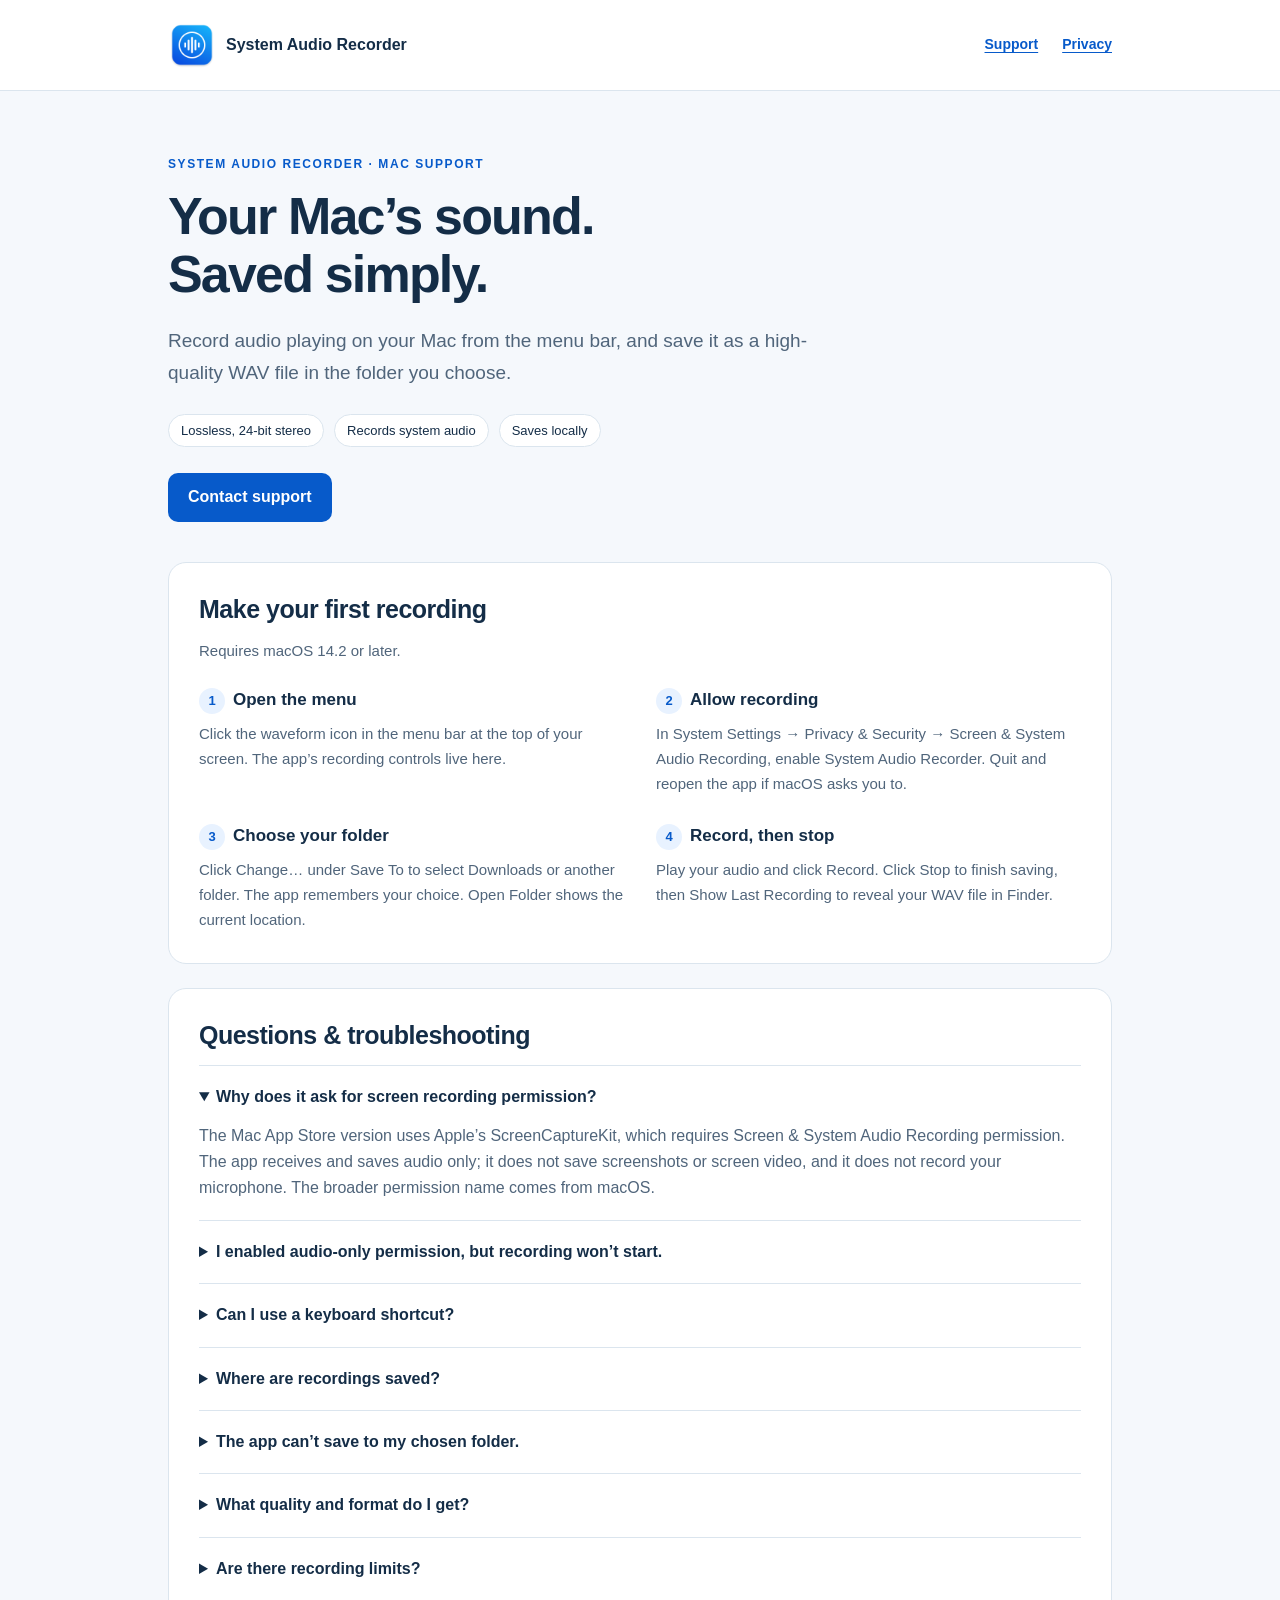
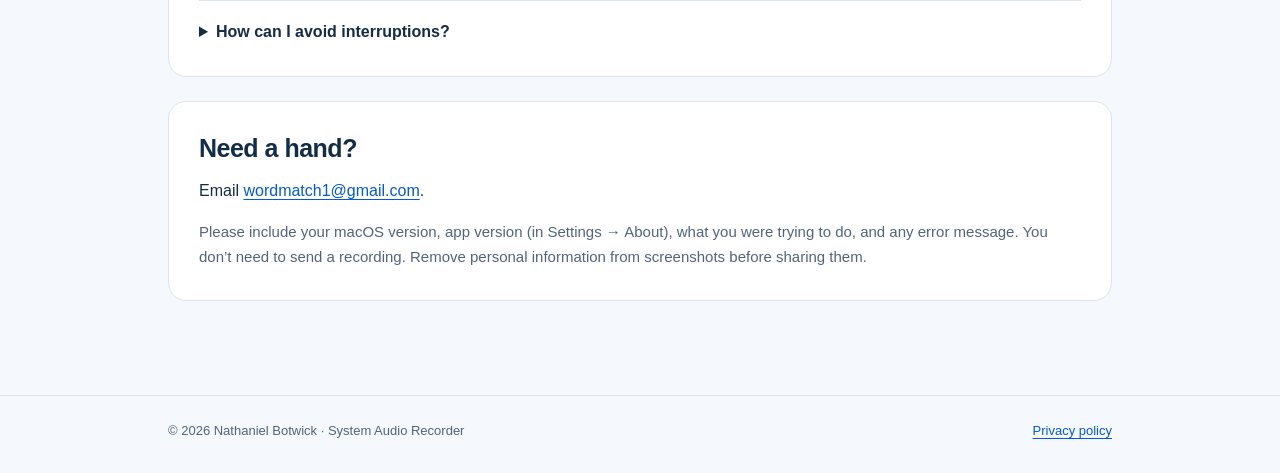
==== index.html @ d4f643c9 "Publish System Audio Recorder support and privacy pages" ====
<!doctype html>
<html lang="en">
<head>
<meta charset="utf-8"><meta name="viewport" content="width=device-width, initial-scale=1">
<title>System Audio Recorder — Support</title>
<meta name="description" content="Help with System Audio Recorder for Mac. Learn how to record system audio, grant permissions, save WAV files, and contact support.">
<link rel="icon" type="image/png" href="app-icon.png"><link rel="stylesheet" href="styles.css">
</head>
<body>
<header><div class="wrap"><nav aria-label="Main navigation"><a class="brand" href="index.html"><img src="app-icon.png" width="48" height="48" alt="">System Audio Recorder</a><div class="links"><a href="index.html" aria-current="page">Support</a><a href="privacy.html">Privacy</a></div></nav></div></header>
<main><div class="wrap">
<section class="hero"><p class="eyebrow">System Audio Recorder · Mac support</p><h1>Your Mac’s sound.<br>Saved simply.</h1><p class="lead">Record audio playing on your Mac from the menu bar, and save it as a high-quality WAV file in the folder you choose.</p><div class="tags"><span>Lossless, 24-bit stereo</span><span>Records system audio</span><span>Saves locally</span></div><a class="button" href="mailto:wordmatch1@gmail.com?subject=System%20Audio%20Recorder%20Support">Contact support</a></section>
<section class="panel" aria-labelledby="start"><h2 id="start">Make your first recording</h2><p class="note">Requires macOS 14.2 or later.</p><ol class="steps"><li><h3>Open the menu</h3><p>Click the waveform icon in the menu bar at the top of your screen. The app’s recording controls live here.</p></li><li><h3>Allow recording</h3><p>In System Settings → Privacy &amp; Security → Screen &amp; System Audio Recording, enable System Audio Recorder. Quit and reopen the app if macOS asks you to.</p></li><li><h3>Choose your folder</h3><p>Click Change… under Save To to select Downloads or another folder. The app remembers your choice. Open Folder shows the current location.</p></li><li><h3>Record, then stop</h3><p>Play your audio and click Record. Click Stop to finish saving, then Show Last Recording to reveal your WAV file in Finder.</p></li></ol></section>
<section class="panel" aria-labelledby="questions"><h2 id="questions">Questions &amp; troubleshooting</h2>
<details open><summary>Why does it ask for screen recording permission?</summary><p>The Mac App Store version uses Apple’s ScreenCaptureKit, which requires Screen &amp; System Audio Recording permission. The app receives and saves audio only; it does not save screenshots or screen video, and it does not record your microphone. The broader permission name comes from macOS.</p></details>
<details><summary>I enabled audio-only permission, but recording won’t start.</summary><p>For the Mac App Store version, enable the app in the Screen &amp; System Audio Recording section. The separate System Audio Recording Only setting is not sufficient for this version. Quit and reopen the app after changing permissions, then try a short recording.</p></details>
<details><summary>Can I use a keyboard shortcut?</summary><p>Yes. The default is Control–Option–Command–R to start or stop recording. Open Settings from the app menu, then Shortcuts to customize or disable it. If the shortcut is unavailable, choose another combination that isn’t used by another app.</p></details>
<details><summary>Where are recordings saved?</summary><p>Recordings go to the folder shown under Save To. Before you choose a folder, the app uses its own storage on your Mac. Click Open Folder to find it. Choosing a different folder affects future recordings; it does not move existing files.</p></details>
<details><summary>The app can’t save to my chosen folder.</summary><p>Check available disk space and make sure any external drive is connected. Click Change… and select the folder again to renew access. If the problem continues, contact support with the exact error message.</p></details>
<details><summary>What quality and format do I get?</summary><p>The Mac App Store version saves uncompressed 48 kHz, 24-bit stereo WAV files. There is no lossy encoding. The original audio source still determines the available detail; recording cannot restore quality already lost in a compressed source.</p></details>
<details><summary>Are there recording limits?</summary><p>At 48 kHz, audio uses about 17 MB per minute. A recording stops near 3.84 GB, about 3 hours and 42 minutes at that sample rate. Start another recording to continue. Recordings can include system sounds and notifications. Some protected content may not be capturable.</p></details>
<details><summary>How can I avoid interruptions?</summary><p>Make a short test recording before an important session. Stop before changing audio devices or closing your Mac’s lid. The app prevents ordinary idle sleep while recording, but forced sleep, power loss, and Force Quit can interrupt saving. Use Stop and let the file finish saving before shutting down.</p></details>
</section>
<section class="panel contact" aria-labelledby="contact"><h2 id="contact">Need a hand?</h2><p>Email <a href="mailto:wordmatch1@gmail.com?subject=System%20Audio%20Recorder%20Support">wordmatch1@gmail.com</a>.</p><p class="note">Please include your macOS version, app version (in Settings → About), what you were trying to do, and any error message. You don’t need to send a recording. Remove personal information from screenshots before sharing them.</p></section>
</div></main>
<footer><div class="wrap"><span>© 2026 Nathaniel Botwick · System Audio Recorder</span><a href="privacy.html">Privacy policy</a></div></footer>
</body></html>
---- styles.css ----
:root{color-scheme:light;--ink:#142d47;--muted:#50657b;--blue:#075aca;--line:#dbe5ee;--paper:#f5f8fc}*{box-sizing:border-box}body{margin:0;background:var(--paper);color:var(--ink);font-family:-apple-system,BlinkMacSystemFont,"Segoe UI",sans-serif;line-height:1.65}a{color:var(--blue);text-underline-offset:3px}a:hover{text-decoration-thickness:2px}a:focus-visible,summary:focus-visible{outline:3px solid #0879ef;outline-offset:5px;border-radius:3px}.wrap{max-width:1000px;margin:auto;padding:0 28px}header{border-bottom:1px solid var(--line);background:#fff}nav{display:flex;align-items:center;justify-content:space-between;gap:20px;min-height:90px}.brand{display:flex;align-items:center;gap:10px;color:var(--ink);text-decoration:none;font-weight:700;line-height:1.3}.brand img{width:48px;height:48px}nav .links{display:flex;gap:24px}nav .links a{font-size:14px;font-weight:600}main{padding:64px 0 70px}.eyebrow{text-transform:uppercase;letter-spacing:.13em;font-size:12px;font-weight:750;color:var(--blue);margin:0 0 12px}h1{font-size:clamp(34px,5vw,52px);line-height:1.12;letter-spacing:-.035em;margin:0 0 22px}h2{font-size:25px;line-height:1.3;letter-spacing:-.02em;margin:0 0 14px}h3{font-size:17px;line-height:1.4;margin:0 0 8px}.lead{font-size:19px;color:var(--muted);max-width:660px;margin:0 0 26px}.hero{padding-bottom:40px;max-width:760px}.button{display:inline-block;padding:11px 20px;border-radius:10px;background:var(--blue);color:white;font-weight:650;text-decoration:none}.tags{display:flex;flex-wrap:wrap;gap:10px;margin-bottom:26px}.tags span{border:1px solid var(--line);border-radius:50px;padding:5px 12px;background:#fff;font-size:13px}.panel{background:white;border:1px solid var(--line);border-radius:18px;padding:30px;margin-bottom:24px}.steps{display:grid;grid-template-columns:1fr 1fr;gap:28px 32px;list-style:none;padding:0;margin:24px 0 0;counter-reset:step}.steps li{counter-increment:step}.steps h3:before{content:counter(step);display:inline-grid;place-items:center;width:26px;height:26px;background:#e8f2ff;color:var(--blue);border-radius:50%;font-size:13px;margin-right:8px}p{margin:0 0 16px}p:last-child{margin-bottom:0}.steps p,.note{color:var(--muted);font-size:15px}details{border-top:1px solid var(--line);padding:18px 0}details:last-child{padding-bottom:0}summary{font-weight:650;cursor:pointer}details p{padding-top:12px;color:var(--muted)}.policy{max-width:760px}.policy section{margin-bottom:30px}.policy ul{padding-left:22px}.date{color:var(--muted);font-size:14px;margin-bottom:32px}footer{border-top:1px solid var(--line);padding:24px 0 32px;color:var(--muted);font-size:13px}footer .wrap{display:flex;flex-wrap:wrap;justify-content:space-between;gap:16px}.contact a{overflow-wrap:anywhere}@media(max-width:600px){.wrap{padding:0 20px}nav{align-items:flex-start;flex-direction:column;gap:12px;padding:18px 0}.brand img{width:40px;height:40px}main{padding-top:38px}.panel{padding:24px 20px}.steps{grid-template-columns:1fr;gap:22px}.lead{font-size:17px}}
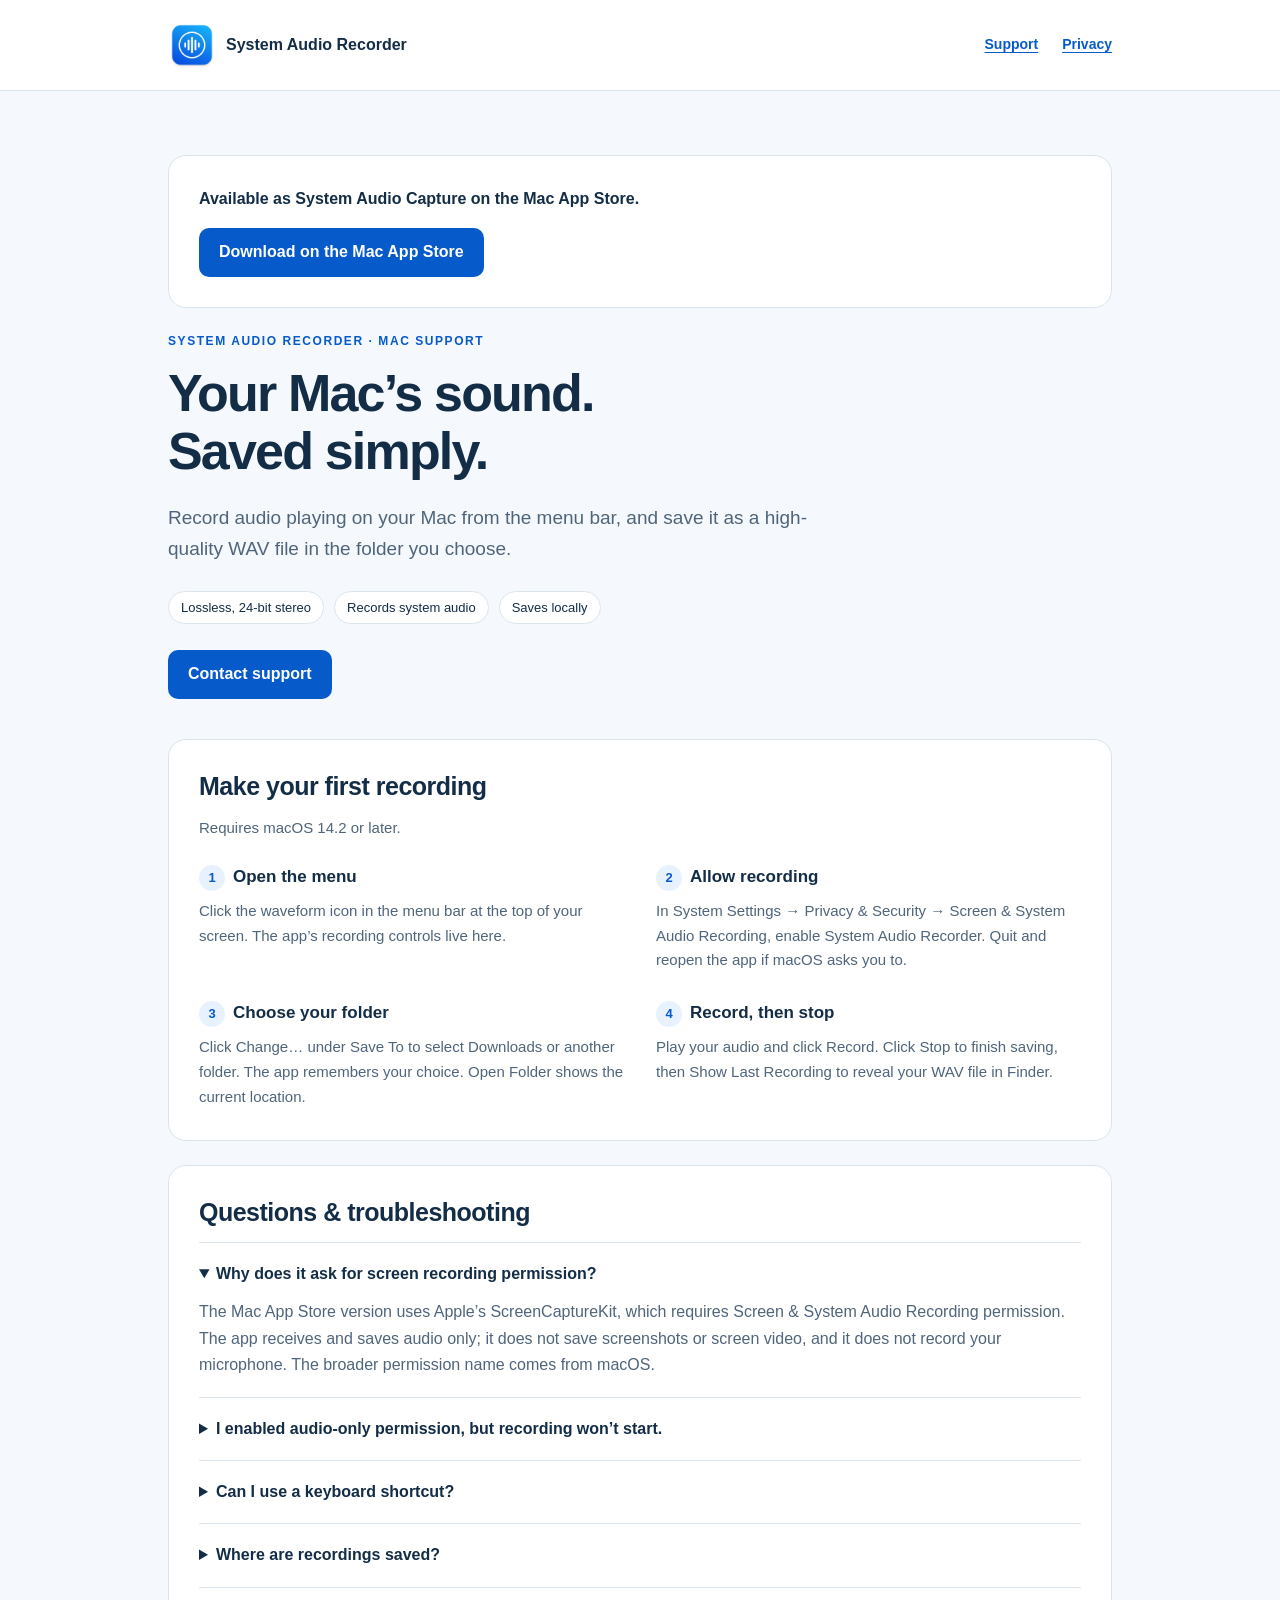
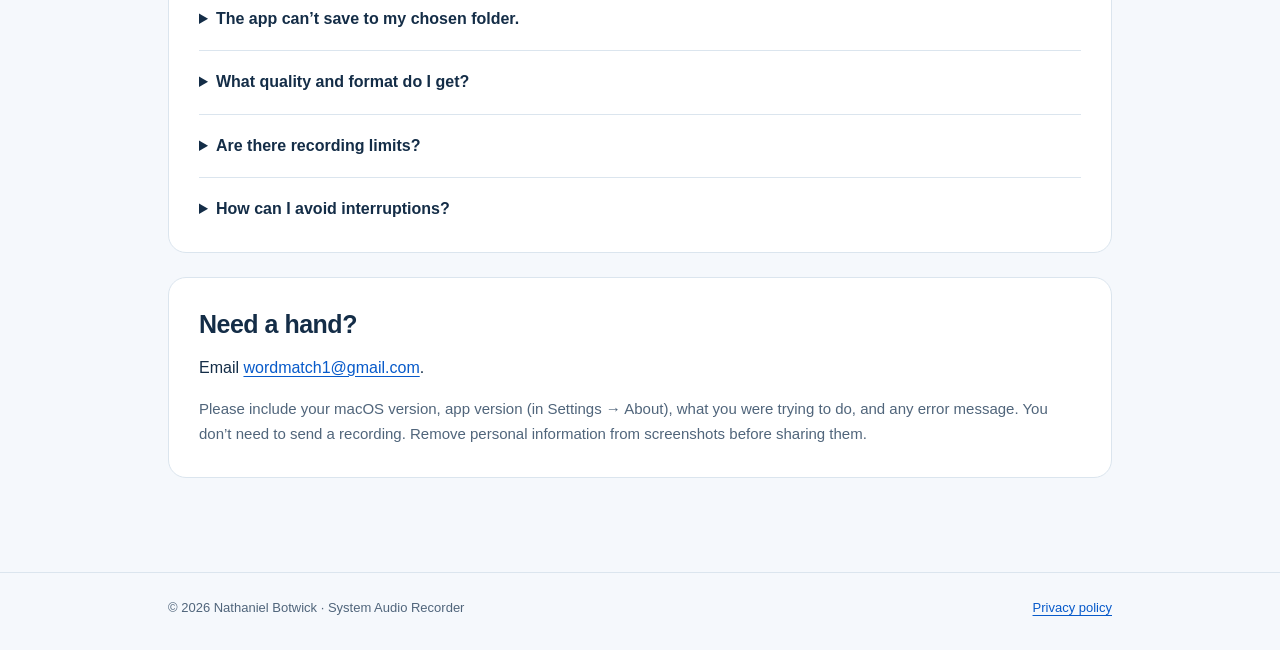
==== commit 8eceb1f6: "Add prominent App Store download link to index.html" ====
--- a/index.html
+++ b/index.html
@@ -9,6 +9,8 @@
 <body>
 <header><div class="wrap"><nav aria-label="Main navigation"><a class="brand" href="index.html"><img src="app-icon.png" width="48" height="48" alt="">System Audio Recorder</a><div class="links"><a href="index.html" aria-current="page">Support</a><a href="privacy.html">Privacy</a></div></nav></div></header>
 <main><div class="wrap">
+<section class="panel" aria-label="Get the app"><p><strong>Available as System Audio Capture on the Mac App Store.</strong></p><a class="button" href="https://apps.apple.com/us/app/system-audio-capture/id6825060636">Download on the Mac App Store</a></section>
+
 <section class="hero"><p class="eyebrow">System Audio Recorder · Mac support</p><h1>Your Mac’s sound.<br>Saved simply.</h1><p class="lead">Record audio playing on your Mac from the menu bar, and save it as a high-quality WAV file in the folder you choose.</p><div class="tags"><span>Lossless, 24-bit stereo</span><span>Records system audio</span><span>Saves locally</span></div><a class="button" href="mailto:wordmatch1@gmail.com?subject=System%20Audio%20Recorder%20Support">Contact support</a></section>
 <section class="panel" aria-labelledby="start"><h2 id="start">Make your first recording</h2><p class="note">Requires macOS 14.2 or later.</p><ol class="steps"><li><h3>Open the menu</h3><p>Click the waveform icon in the menu bar at the top of your screen. The app’s recording controls live here.</p></li><li><h3>Allow recording</h3><p>In System Settings → Privacy &amp; Security → Screen &amp; System Audio Recording, enable System Audio Recorder. Quit and reopen the app if macOS asks you to.</p></li><li><h3>Choose your folder</h3><p>Click Change… under Save To to select Downloads or another folder. The app remembers your choice. Open Folder shows the current location.</p></li><li><h3>Record, then stop</h3><p>Play your audio and click Record. Click Stop to finish saving, then Show Last Recording to reveal your WAV file in Finder.</p></li></ol></section>
 <section class="panel" aria-labelledby="questions"><h2 id="questions">Questions &amp; troubleshooting</h2>
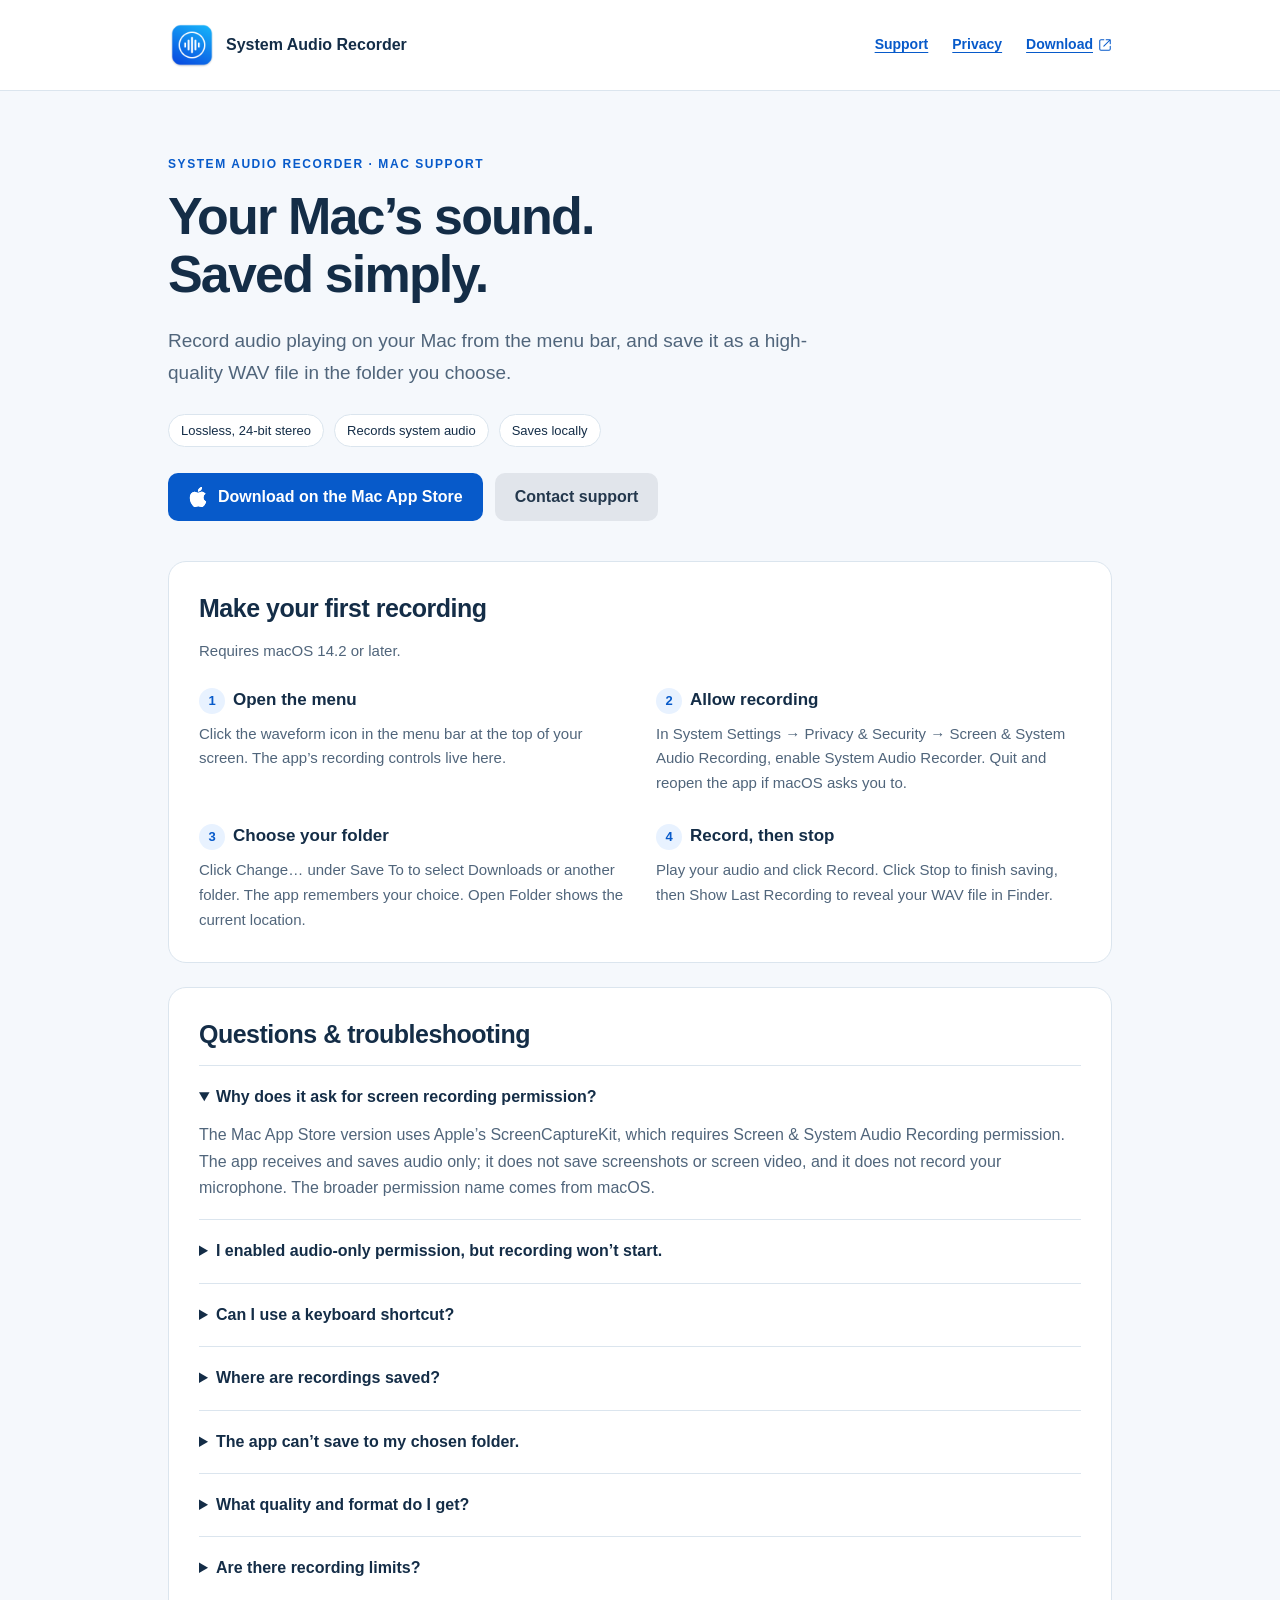
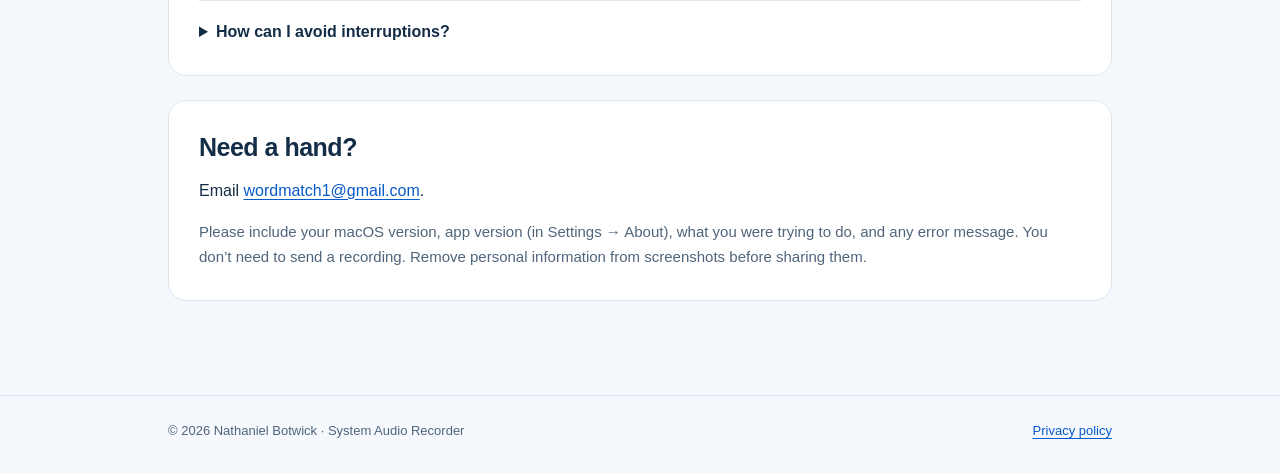
==== commit d193d37a: "Refine download actions and navigation on support site" ====
--- a/index.html
+++ b/index.html
@@ -4,14 +4,13 @@
 <meta charset="utf-8"><meta name="viewport" content="width=device-width, initial-scale=1">
 <title>System Audio Recorder — Support</title>
 <meta name="description" content="Help with System Audio Recorder for Mac. Learn how to record system audio, grant permissions, save WAV files, and contact support.">
-<link rel="icon" type="image/png" href="app-icon.png"><link rel="stylesheet" href="styles.css">
+<link rel="icon" type="image/png" href="app-icon.png"><link rel="stylesheet" href="styles.css?v=download-design-2">
 </head>
 <body>
-<header><div class="wrap"><nav aria-label="Main navigation"><a class="brand" href="index.html"><img src="app-icon.png" width="48" height="48" alt="">System Audio Recorder</a><div class="links"><a href="index.html" aria-current="page">Support</a><a href="privacy.html">Privacy</a></div></nav></div></header>
+<header><div class="wrap"><nav aria-label="Main navigation"><a class="brand" href="index.html"><img src="app-icon.png" width="48" height="48" alt="">System Audio Recorder</a><div class="links"><a href="index.html" aria-current="page">Support</a><a href="privacy.html">Privacy</a><a class="download-link" href="https://apps.apple.com/us/app/system-audio-capture/id6825060636" aria-label="Download from the Mac App Store (external site)">Download <svg aria-hidden="true" focusable="false" width="14" height="14" viewBox="0 0 24 24" fill="none" stroke="currentColor" stroke-width="1.8" stroke-linecap="round" stroke-linejoin="round"><path d="M14 3h7v7M21 3l-11 11M10 3H5a2 2 0 0 0-2 2v14a2 2 0 0 0 2 2h14a2 2 0 0 0 2-2v-5"/></svg></a></div></nav></div></header>
 <main><div class="wrap">
-<section class="panel" aria-label="Get the app"><p><strong>Available as System Audio Capture on the Mac App Store.</strong></p><a class="button" href="https://apps.apple.com/us/app/system-audio-capture/id6825060636">Download on the Mac App Store</a></section>
 
-<section class="hero"><p class="eyebrow">System Audio Recorder · Mac support</p><h1>Your Mac’s sound.<br>Saved simply.</h1><p class="lead">Record audio playing on your Mac from the menu bar, and save it as a high-quality WAV file in the folder you choose.</p><div class="tags"><span>Lossless, 24-bit stereo</span><span>Records system audio</span><span>Saves locally</span></div><a class="button" href="mailto:wordmatch1@gmail.com?subject=System%20Audio%20Recorder%20Support">Contact support</a></section>
+<section class="hero"><p class="eyebrow">System Audio Recorder · Mac support</p><h1>Your Mac’s sound.<br>Saved simply.</h1><p class="lead">Record audio playing on your Mac from the menu bar, and save it as a high-quality WAV file in the folder you choose.</p><div class="tags"><span>Lossless, 24-bit stereo</span><span>Records system audio</span><span>Saves locally</span></div><div class="actions"><a class="button button-download" href="https://apps.apple.com/us/app/system-audio-capture/id6825060636"><img src="apple.svg" width="20" height="20" alt="" aria-hidden="true">Download on the Mac App Store</a><a class="button button-secondary" href="mailto:wordmatch1@gmail.com?subject=System%20Audio%20Recorder%20Support">Contact support</a></div></section>
 <section class="panel" aria-labelledby="start"><h2 id="start">Make your first recording</h2><p class="note">Requires macOS 14.2 or later.</p><ol class="steps"><li><h3>Open the menu</h3><p>Click the waveform icon in the menu bar at the top of your screen. The app’s recording controls live here.</p></li><li><h3>Allow recording</h3><p>In System Settings → Privacy &amp; Security → Screen &amp; System Audio Recording, enable System Audio Recorder. Quit and reopen the app if macOS asks you to.</p></li><li><h3>Choose your folder</h3><p>Click Change… under Save To to select Downloads or another folder. The app remembers your choice. Open Folder shows the current location.</p></li><li><h3>Record, then stop</h3><p>Play your audio and click Record. Click Stop to finish saving, then Show Last Recording to reveal your WAV file in Finder.</p></li></ol></section>
 <section class="panel" aria-labelledby="questions"><h2 id="questions">Questions &amp; troubleshooting</h2>
 <details open><summary>Why does it ask for screen recording permission?</summary><p>The Mac App Store version uses Apple’s ScreenCaptureKit, which requires Screen &amp; System Audio Recording permission. The app receives and saves audio only; it does not save screenshots or screen video, and it does not record your microphone. The broader permission name comes from macOS.</p></details>
--- a/styles.css
+++ b/styles.css
@@ -1 +1,3 @@
 :root{color-scheme:light;--ink:#142d47;--muted:#50657b;--blue:#075aca;--line:#dbe5ee;--paper:#f5f8fc}*{box-sizing:border-box}body{margin:0;background:var(--paper);color:var(--ink);font-family:-apple-system,BlinkMacSystemFont,"Segoe UI",sans-serif;line-height:1.65}a{color:var(--blue);text-underline-offset:3px}a:hover{text-decoration-thickness:2px}a:focus-visible,summary:focus-visible{outline:3px solid #0879ef;outline-offset:5px;border-radius:3px}.wrap{max-width:1000px;margin:auto;padding:0 28px}header{border-bottom:1px solid var(--line);background:#fff}nav{display:flex;align-items:center;justify-content:space-between;gap:20px;min-height:90px}.brand{display:flex;align-items:center;gap:10px;color:var(--ink);text-decoration:none;font-weight:700;line-height:1.3}.brand img{width:48px;height:48px}nav .links{display:flex;gap:24px}nav .links a{font-size:14px;font-weight:600}main{padding:64px 0 70px}.eyebrow{text-transform:uppercase;letter-spacing:.13em;font-size:12px;font-weight:750;color:var(--blue);margin:0 0 12px}h1{font-size:clamp(34px,5vw,52px);line-height:1.12;letter-spacing:-.035em;margin:0 0 22px}h2{font-size:25px;line-height:1.3;letter-spacing:-.02em;margin:0 0 14px}h3{font-size:17px;line-height:1.4;margin:0 0 8px}.lead{font-size:19px;color:var(--muted);max-width:660px;margin:0 0 26px}.hero{padding-bottom:40px;max-width:760px}.button{display:inline-block;padding:11px 20px;border-radius:10px;background:var(--blue);color:white;font-weight:650;text-decoration:none}.tags{display:flex;flex-wrap:wrap;gap:10px;margin-bottom:26px}.tags span{border:1px solid var(--line);border-radius:50px;padding:5px 12px;background:#fff;font-size:13px}.panel{background:white;border:1px solid var(--line);border-radius:18px;padding:30px;margin-bottom:24px}.steps{display:grid;grid-template-columns:1fr 1fr;gap:28px 32px;list-style:none;padding:0;margin:24px 0 0;counter-reset:step}.steps li{counter-increment:step}.steps h3:before{content:counter(step);display:inline-grid;place-items:center;width:26px;height:26px;background:#e8f2ff;color:var(--blue);border-radius:50%;font-size:13px;margin-right:8px}p{margin:0 0 16px}p:last-child{margin-bottom:0}.steps p,.note{color:var(--muted);font-size:15px}details{border-top:1px solid var(--line);padding:18px 0}details:last-child{padding-bottom:0}summary{font-weight:650;cursor:pointer}details p{padding-top:12px;color:var(--muted)}.policy{max-width:760px}.policy section{margin-bottom:30px}.policy ul{padding-left:22px}.date{color:var(--muted);font-size:14px;margin-bottom:32px}footer{border-top:1px solid var(--line);padding:24px 0 32px;color:var(--muted);font-size:13px}footer .wrap{display:flex;flex-wrap:wrap;justify-content:space-between;gap:16px}.contact a{overflow-wrap:anywhere}@media(max-width:600px){.wrap{padding:0 20px}nav{align-items:flex-start;flex-direction:column;gap:12px;padding:18px 0}.brand img{width:40px;height:40px}main{padding-top:38px}.panel{padding:24px 20px}.steps{grid-template-columns:1fr;gap:22px}.lead{font-size:17px}}
+
+.actions{display:flex;align-items:center;flex-wrap:wrap;gap:12px}.button{display:inline-flex;align-items:center;justify-content:center;gap:10px;min-height:48px;line-height:1.5}.button img{flex:none}.button-secondary{background:#e1e5eb;color:#24384d}.button-download:hover{background:#064da9}.button-secondary:hover{background:#d2d8e0}.policy-download{margin:0 0 24px}nav .links{align-items:center;flex-wrap:wrap}nav .download-link{display:inline-flex;align-items:center;gap:5px}nav .download-link svg{flex:none}@media(max-width:380px){.actions .button{width:100%;padding:11px 12px;font-size:14px}}
